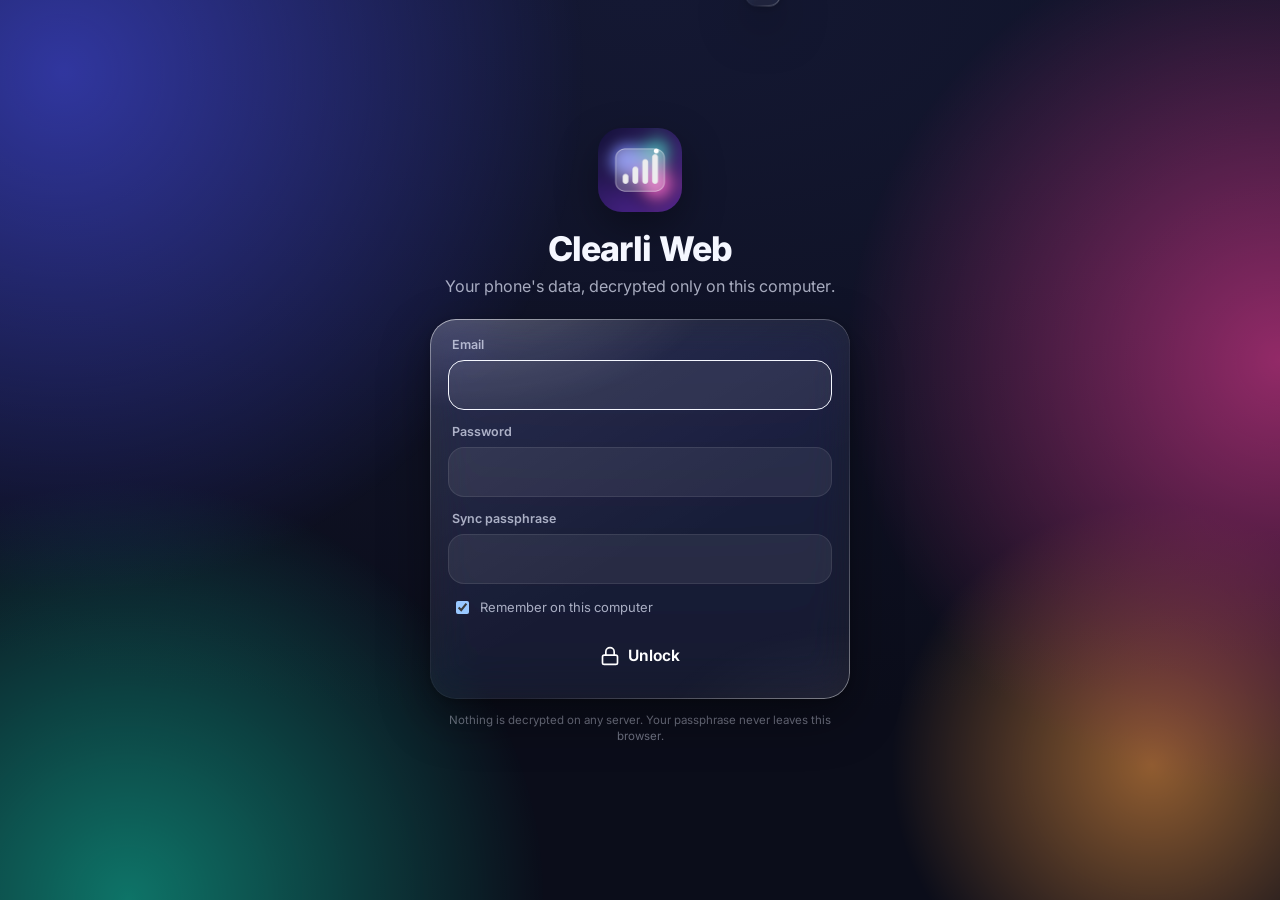
==== index.html @ 0c142a7e "Add files via upload" ====
<!doctype html>
<html lang="en">
<head>
<meta charset="utf-8">
<meta name="viewport" content="width=device-width, initial-scale=1, maximum-scale=1, user-scalable=no, viewport-fit=cover">
<meta http-equiv="Content-Security-Policy" content="default-src 'self'; script-src 'self'; style-src 'self' 'unsafe-inline'; img-src 'self' data: blob:; font-src 'self'; connect-src https://identitytoolkit.googleapis.com https://securetoken.googleapis.com https://firestore.googleapis.com; frame-src 'none'; object-src 'none'; base-uri 'self'; form-action 'none'">
<meta name="referrer" content="no-referrer">
<meta name="theme-color" content="#0B0D1A">
<link rel="icon" href="icon.png">
<link rel="manifest" href="manifest.webmanifest">
<title>Clearli Web</title>
<link rel="stylesheet" href="css/app.css">
<link rel="stylesheet" href="web.css">
</head>
<body data-theme="glass-dark">
<div id="bg"><i class="b1"></i><i class="b2"></i><i class="b3"></i><i class="b4"></i></div>
<div id="app">
  <header id="top"></header>
  <main id="view"></main>
</div>
<nav id="tabs" class="g"></nav>
<div id="extra"></div>
<div id="scrim" data-a="closeSheet"></div>
<div id="toast" class="g"></div>
<div id="onb" class="full" style="display:none"></div>
<div id="lock" class="full" style="display:none;background:var(--bg)"></div>
<script src="js/icons.js"></script>
<script src="js/chart.js"></script>
<script src="js/util.js"></script>
<script src="web.js"></script>
<script src="js/engine.js"></script>
<script src="js/store.js"></script>
<script src="js/ui.js"></script>
<script src="js/app.js"></script>
<script src="js/screens-main.js"></script>
<script src="js/screens-reports.js"></script>
<script src="js/screens-plan.js"></script>
<script src="js/screens-more.js"></script>
<script src="js/importer.js"></script>
<script src="js/cloud.js"></script>
</body>
</html>
---- css/app.css ----
@font-face { font-family: 'Inter'; src: url('../fonts/inter.woff2') format('woff2'); font-weight: 100 900; font-display: swap; }

:root, [data-theme="glass-dark"] {
  --bg: #0B0D1A; --bg2: #141833;
  --text: #F5F7FF; --text2: rgba(232, 236, 255, .70); --text3: rgba(232, 236, 255, .46);
  --glass: rgba(255, 255, 255, .055); --glass2: rgba(255, 255, 255, .13); --glass3: rgba(255, 255, 255, .2);
  --rim1: rgba(255, 255, 255, .55); --rim2: rgba(255, 255, 255, .06); --hi: rgba(255, 255, 255, .22);
  --shadow: 0 18px 50px rgba(0, 0, 0, .38), 0 2px 8px rgba(0, 0, 0, .2);
  --fill: rgba(255, 255, 255, .07); --line: rgba(255, 255, 255, .09);
  --pos: #3DDC97; --neg: #FF6B81; --warn: #FFB547;
  --blob1: #4B53FF; --blob2: #FF3FA0; --blob3: #11C9A8; --blob4: #FF9F43; --blobA: .55;
  --sheet: rgba(22, 25, 48, .72);
  --blur: 20px;
  color-scheme: dark;
}
[data-theme="glass-light"] {
  --bg: #E9EDF8; --bg2: #F6F7FC;
  --text: #0D1124; --text2: rgba(13, 17, 36, .68); --text3: rgba(13, 17, 36, .45);
  --glass: rgba(255, 255, 255, .42); --glass2: rgba(255, 255, 255, .72); --glass3: rgba(255, 255, 255, .85);
  --rim1: rgba(255, 255, 255, .95); --rim2: rgba(255, 255, 255, .25); --hi: rgba(255, 255, 255, .9);
  --shadow: 0 16px 40px rgba(40, 50, 110, .16), 0 2px 6px rgba(40, 50, 110, .08);
  --fill: rgba(13, 17, 36, .05); --line: rgba(13, 17, 36, .08);
  --pos: #10A96B; --neg: #E5395A; --warn: #D98200;
  --blob1: #8C94FF; --blob2: #FF8CC6; --blob3: #62E3C8; --blob4: #FFC47A; --blobA: .75;
  --sheet: rgba(245, 247, 255, .8);
  color-scheme: light;
}
[data-theme="aurora"] {
  --bg: #07121A; --bg2: #0B1E2A;
  --text: #F2FFFB; --text2: rgba(225, 255, 247, .72); --text3: rgba(225, 255, 247, .46);
  --glass: rgba(255, 255, 255, .06); --glass2: rgba(255, 255, 255, .14); --glass3: rgba(255, 255, 255, .2);
  --rim1: rgba(200, 255, 240, .6); --rim2: rgba(255, 255, 255, .05); --hi: rgba(255, 255, 255, .22);
  --shadow: 0 18px 50px rgba(0, 0, 0, .4);
  --fill: rgba(255, 255, 255, .07); --line: rgba(255, 255, 255, .09);
  --pos: #4BFFB3; --neg: #FF7090; --warn: #FFD166;
  --blob1: #00D4A6; --blob2: #7A5CFF; --blob3: #00A3FF; --blob4: #C6FF4A; --blobA: .6;
  --sheet: rgba(10, 30, 38, .75);
  color-scheme: dark;
}
[data-theme="midnight"] {
  --bg: #000; --bg2: #0A0A0F;
  --text: #FFFFFF; --text2: rgba(255, 255, 255, .66); --text3: rgba(255, 255, 255, .42);
  --glass: rgba(255, 255, 255, .04); --glass2: rgba(255, 255, 255, .08); --glass3: rgba(255, 255, 255, .14);
  --rim1: rgba(255, 255, 255, .28); --rim2: rgba(255, 255, 255, .04); --hi: rgba(255, 255, 255, .12);
  --shadow: 0 10px 30px rgba(0, 0, 0, .6);
  --fill: rgba(255, 255, 255, .06); --line: rgba(255, 255, 255, .08);
  --pos: #34D399; --neg: #FB7185; --warn: #FBBF24;
  --blob1: #3B3F9E; --blob2: #6B1F4F; --blob3: #0E4F45; --blob4: #5C3A0E; --blobA: .45;
  --sheet: rgba(14, 14, 20, .86);
  color-scheme: dark;
}

* { box-sizing: border-box; -webkit-tap-highlight-color: transparent; }
html, body { margin: 0; height: 100%; background: var(--bg); color: var(--text); font-family: 'Inter', system-ui, -apple-system, Roboto, sans-serif; font-feature-settings: 'tnum' 1, 'cv11' 1; -webkit-font-smoothing: antialiased; overscroll-behavior: none; }
body { font-size: 15px; line-height: 1.35; user-select: none; -webkit-user-select: none; overflow: hidden; }
input, textarea, select, button { font: inherit; color: inherit; }
input, textarea { user-select: text; -webkit-user-select: text; }
button { background: none; border: 0; padding: 0; cursor: pointer; }
.ic { width: 20px; height: 20px; flex: none; }
.ic.sm { width: 16px; height: 16px; }
.ic.lg { width: 26px; height: 26px; }
.ic.xl { width: 34px; height: 34px; }

/* ---------- animated backdrop that the glass refracts ---------- */
/* Static, GPU-cheap backdrop: soft color fields painted as gradients (no filter, no per-frame animation) */
#bg { position: fixed; inset: 0; z-index: 0; overflow: hidden; background: radial-gradient(120% 80% at 50% 0%, var(--bg2), var(--bg)); }
#bg::before { content: ''; position: absolute; inset: 0; opacity: var(--blobA); background:
  radial-gradient(60vmax 60vmax at 5% 8%, var(--blob1), transparent 68%),
  radial-gradient(50vmax 50vmax at 100% 40%, var(--blob2), transparent 68%),
  radial-gradient(48vmax 48vmax at 10% 100%, var(--blob3), transparent 68%),
  radial-gradient(30vmax 30vmax at 90% 85%, var(--blob4), transparent 68%); }
#bg i { display: none; }
body.fx-low { --blur: 12px; }
body.fx-low .g { -webkit-backdrop-filter: none; backdrop-filter: none; background: linear-gradient(150deg, var(--glass3), var(--glass2)); }

/* ---------- Liquid glass ---------- */
.g { position: relative; background: linear-gradient(150deg, var(--glass2), var(--glass) 60%); -webkit-backdrop-filter: blur(var(--blur)) saturate(180%); backdrop-filter: blur(var(--blur)) saturate(180%); border-radius: 26px; box-shadow: inset 0 1px 0 var(--hi), var(--shadow); isolation: isolate; }
.g::after { content: ''; position: absolute; inset: 0; border-radius: inherit; padding: 1px; pointer-events: none; z-index: 2;
  background: linear-gradient(140deg, var(--rim1), var(--rim2) 32%, var(--rim2) 62%, var(--rim1)); opacity: .8;
  -webkit-mask: linear-gradient(#000 0 0) content-box, linear-gradient(#000 0 0); -webkit-mask-composite: xor; mask-composite: exclude; }
.g::before { content: ''; position: absolute; inset: 0; border-radius: inherit; pointer-events: none; z-index: -1;
  background: radial-gradient(110% 70% at 12% -12%, rgba(255, 255, 255, .20), transparent 52%), radial-gradient(80% 50% at 100% 110%, rgba(255, 255, 255, .06), transparent 60%); }
.g.flat { box-shadow: inset 0 1px 0 var(--hi); }
.g.tint { background: linear-gradient(150deg, color-mix(in srgb, var(--accent) 38%, transparent), color-mix(in srgb, var(--accent) 10%, transparent) 70%); }
.pad { padding: 18px; }
.pad-s { padding: 14px; }

/* ---------- App shell ---------- */
#app { position: fixed; inset: 0; z-index: 1; display: flex; flex-direction: column; }
#top { flex: none; display: flex; align-items: center; gap: 10px; padding: 14px 18px 8px; min-height: 60px; }
#top h1 { margin: 0; font-size: 28px; font-weight: 750; letter-spacing: -.02em; flex: 1; white-space: nowrap; overflow: hidden; text-overflow: ellipsis; }
#top .back { margin-left: -6px; }
#view { flex: 1; overflow-y: auto; overflow-x: hidden; padding: 4px 16px 120px; -webkit-overflow-scrolling: touch; scroll-behavior: smooth; }
#view > * { animation: rise .35s cubic-bezier(.2, .8, .2, 1) both; }
#view > *:nth-child(2) { animation-delay: .03s; } #view > *:nth-child(3) { animation-delay: .06s; } #view > *:nth-child(4) { animation-delay: .09s; } #view > *:nth-child(5) { animation-delay: .12s; }
@keyframes rise { from { opacity: 0; transform: translateY(10px); } }
body.fx-low #view > * { animation: none; }

.iconbtn { width: 42px; height: 42px; border-radius: 50%; display: grid; place-items: center; color: var(--text); flex: none; }
.iconbtn.g { border-radius: 50%; }
.iconbtn:active { transform: scale(.92); }

/* tab bar */
#tabs { position: fixed; z-index: 5; left: 50%; transform: translateX(-50%); bottom: 14px; width: min(94vw, 440px); height: 68px; border-radius: 34px; display: flex; align-items: center; justify-content: space-around; padding: 0 6px; }
#tabs button { position: relative; z-index: 3; flex: 1; height: 56px; display: flex; flex-direction: column; align-items: center; justify-content: center; gap: 3px; color: var(--text2); font-size: 10.5px; font-weight: 600; transition: color .25s; }
#tabs button.on { color: var(--text); }
#tabs button .ic { width: 22px; height: 22px; transition: transform .35s cubic-bezier(.3, 1.6, .5, 1); }
#tabs button.on .ic { transform: translateY(-1px) scale(1.08); color: var(--accent); }
#tabs .drop { position: absolute; z-index: 1; top: 6px; height: 56px; border-radius: 28px; background: linear-gradient(160deg, rgba(255, 255, 255, .22), rgba(255, 255, 255, .06)); box-shadow: inset 0 1px 0 rgba(255, 255, 255, .45), inset 0 -1px 0 rgba(255, 255, 255, .08), 0 4px 14px rgba(0, 0, 0, .18); transition: left .45s cubic-bezier(.3, 1.3, .4, 1), width .45s; }
[data-theme="glass-light"] #tabs .drop { background: linear-gradient(160deg, rgba(255, 255, 255, .95), rgba(255, 255, 255, .55)); }

/* ---------- typography & layout helpers ---------- */
.row { display: flex; align-items: center; gap: 10px; }
.col { display: flex; flex-direction: column; gap: 4px; }
.between { justify-content: space-between; }
.grow { flex: 1; min-width: 0; }
.wrap { flex-wrap: wrap; }
.stack > * + * { margin-top: 14px; }
.grid2 { display: grid; grid-template-columns: 1fr 1fr; gap: 12px; }
.grid3 { display: grid; grid-template-columns: repeat(3, 1fr); gap: 10px; }
.muted { color: var(--text2); }
.faint { color: var(--text3); }
.small { font-size: 13px; }
.tiny { font-size: 11.5px; }
.b { font-weight: 650; }
.center { text-align: center; }
.ell { white-space: nowrap; overflow: hidden; text-overflow: ellipsis; }
.pos { color: var(--pos); }
.neg { color: var(--neg); }
.warn { color: var(--warn); }
.h2 { font-size: 18px; font-weight: 700; letter-spacing: -.01em; margin: 0; }
.h3 { font-size: 15px; font-weight: 650; margin: 0; }
.eyebrow { font-size: 11.5px; letter-spacing: .08em; text-transform: uppercase; color: var(--text3); font-weight: 650; }
.big { font-size: 40px; font-weight: 760; letter-spacing: -.03em; line-height: 1.05; }
.mid { font-size: 24px; font-weight: 720; letter-spacing: -.02em; }
.sec { margin: 22px 4px 10px; display: flex; align-items: center; justify-content: space-between; }
.sec .h2 { font-size: 17px; }
.link { color: var(--accent); font-weight: 600; font-size: 13.5px; }
.sp { height: 14px; }
hr.sep { border: 0; height: 1px; background: var(--line); margin: 12px 0; }
body.hide-amt .amt, body.hide-amt .amt-h { filter: blur(9px); transition: filter .25s; }

/* chips / segmented */
.chips { display: flex; gap: 8px; overflow-x: auto; padding: 2px 2px 6px; scrollbar-width: none; }
.chips::-webkit-scrollbar { display: none; }
.chip { flex: none; display: inline-flex; align-items: center; gap: 6px; padding: 8px 14px; border-radius: 20px; font-size: 13px; font-weight: 600; color: var(--text2); background: var(--fill); border: 1px solid var(--line); white-space: nowrap; }
.chip.on { color: #fff; background: var(--accent); background: linear-gradient(160deg, color-mix(in srgb, var(--accent) 95%, white), var(--accent)); border-color: transparent; box-shadow: 0 6px 18px color-mix(in srgb, var(--accent) 40%, transparent), inset 0 1px 0 rgba(255, 255, 255, .45); }
.chip .ic { width: 15px; height: 15px; }
.seg { display: flex; padding: 4px; border-radius: 18px; gap: 2px; position: relative; }
.seg button { flex: 1; padding: 9px 6px; border-radius: 14px; font-size: 13px; font-weight: 650; color: var(--text2); position: relative; z-index: 1; transition: color .2s; }
.seg button.on { color: var(--text); background: linear-gradient(160deg, rgba(255, 255, 255, .24), rgba(255, 255, 255, .08)); box-shadow: inset 0 1px 0 rgba(255, 255, 255, .4), 0 3px 10px rgba(0, 0, 0, .16); }
[data-theme="glass-light"] .seg button.on { background: #fff; }

/* buttons */
.btn { display: inline-flex; align-items: center; justify-content: center; gap: 8px; height: 50px; padding: 0 22px; border-radius: 25px; font-weight: 650; font-size: 15.5px; color: var(--text); background: var(--fill); border: 1px solid var(--line); transition: transform .15s; }
.btn:active, .chip:active, .tap:active { transform: scale(.97); }
.btn.primary { color: #fff; border: 0; background: var(--accent); background: linear-gradient(170deg, color-mix(in srgb, var(--accent) 80%, white), var(--accent) 55%, color-mix(in srgb, var(--accent) 80%, black)); box-shadow: 0 10px 26px color-mix(in srgb, var(--accent) 45%, transparent), inset 0 1px 0 rgba(255, 255, 255, .55), inset 0 -2px 0 rgba(0, 0, 0, .12); }
.btn.danger { color: var(--neg); }
.btn.block { width: 100%; }
.btn.sm { height: 38px; padding: 0 14px; font-size: 13.5px; border-radius: 19px; }
.btn[disabled] { opacity: .45; }

/* list rows */
.list { border-radius: 24px; overflow: hidden; }
.item { display: flex; align-items: center; gap: 12px; padding: 12px 14px; position: relative; }
.item + .item::before { content: ''; position: absolute; top: 0; left: 64px; right: 14px; height: 1px; background: var(--line); }
.item:active { background: var(--fill); }
.item .t { font-weight: 600; font-size: 15px; }
.item .s { font-size: 12.5px; color: var(--text3); margin-top: 2px; }
.item .r { text-align: right; flex: none; }
.bubble { width: 40px; height: 40px; border-radius: 14px; display: grid; place-items: center; flex: none; position: relative; box-shadow: inset 0 1px 0 rgba(255, 255, 255, .3); }
.bubble .ic { width: 19px; height: 19px; }
.bubble.round { border-radius: 50%; }
.dayhdr { display: flex; justify-content: space-between; padding: 14px 6px 6px; font-size: 12.5px; font-weight: 650; color: var(--text3); text-transform: uppercase; letter-spacing: .05em; }
.badge { display: inline-flex; align-items: center; gap: 3px; font-size: 10.5px; font-weight: 700; padding: 2px 7px; border-radius: 8px; background: var(--fill); color: var(--text2); vertical-align: middle; }
.badge.acc { background: color-mix(in srgb, var(--accent) 22%, transparent); color: var(--accent); }
.badge.warn { background: color-mix(in srgb, var(--warn) 20%, transparent); color: var(--warn); }
.badge.neg { background: color-mix(in srgb, var(--neg) 18%, transparent); color: var(--neg); }
.badge.pos { background: color-mix(in srgb, var(--pos) 18%, transparent); color: var(--pos); }
.badge .ic { width: 11px; height: 11px; }

/* KPI tiles */
.kpi { padding: 14px 16px; border-radius: 22px; }
.kpi .v { font-size: 21px; font-weight: 730; letter-spacing: -.02em; margin-top: 4px; }
.kpi .d { font-size: 12px; font-weight: 600; margin-top: 3px; }

/* progress */
.bar { height: 8px; border-radius: 6px; background: var(--fill); overflow: hidden; position: relative; }
.bar > i { position: absolute; left: 0; top: 0; bottom: 0; border-radius: 6px; background: var(--accent); box-shadow: 0 0 12px color-mix(in srgb, var(--accent) 60%, transparent); }
.bar .pace { position: absolute; top: -3px; bottom: -3px; width: 2px; background: var(--text2); border-radius: 2px; }
.ring { position: relative; display: grid; place-items: center; }
.ring svg { transform: rotate(-90deg); }
.ring .lbl { position: absolute; font-weight: 700; font-size: 13px; }

/* charts */
.chart { position: relative; width: 100%; }
.chart canvas { width: 100% !important; }
.legend { display: flex; flex-wrap: wrap; gap: 6px 14px; margin-top: 10px; font-size: 12.5px; color: var(--text2); }
.legend i { display: inline-block; width: 9px; height: 9px; border-radius: 3px; margin-right: 6px; }

/* heatmap */
.heat { display: grid; gap: 4px; }
.heat .c { aspect-ratio: 1; border-radius: 6px; background: var(--fill); display: grid; place-items: center; font-size: 10.5px; color: var(--text3); position: relative; }
.heat .c.out { opacity: .25; }
.heat .c.today { outline: 1.5px solid var(--accent); }
.heatY { display: grid; grid-auto-flow: column; grid-template-rows: repeat(7, 1fr); gap: 2px; overflow-x: auto; }
.heatY .c { width: 9px; height: 9px; border-radius: 2px; background: var(--fill); }

/* calendar */
.cal { display: grid; grid-template-columns: repeat(7, 1fr); gap: 5px; }
.cal .h { text-align: center; font-size: 11px; color: var(--text3); font-weight: 650; padding-bottom: 4px; }
.cal .d { min-height: 62px; border-radius: 14px; padding: 5px 4px; background: var(--fill); display: flex; flex-direction: column; align-items: center; gap: 3px; font-size: 12px; font-weight: 600; position: relative; }
.cal .d.out { opacity: .3; }
.cal .d.today { background: color-mix(in srgb, var(--accent) 26%, transparent); box-shadow: inset 0 0 0 1.5px var(--accent); }
.cal .d.sel { box-shadow: inset 0 0 0 1.5px var(--text); }
.cal .dots { display: flex; gap: 2px; flex-wrap: wrap; justify-content: center; }
.cal .dots i { width: 6px; height: 6px; border-radius: 50%; }
.cal .v { font-size: 9.5px; font-weight: 700; }

/* sheets */
#scrim { position: fixed; inset: 0; z-index: 20; background: rgba(0, 0, 0, .42); opacity: 0; pointer-events: none; transition: opacity .3s; }
#scrim.on { opacity: 1; pointer-events: auto; }
.sheet { position: fixed; z-index: 21; left: 0; right: 0; bottom: 0; max-height: 92vh; display: flex; flex-direction: column; border-radius: 30px 30px 0 0; background: var(--sheet); -webkit-backdrop-filter: blur(34px) saturate(190%); backdrop-filter: blur(34px) saturate(190%); box-shadow: 0 -10px 40px rgba(0, 0, 0, .35), inset 0 1px 0 var(--hi); transform: translateY(105%); transition: transform .42s cubic-bezier(.2, .9, .2, 1); }
.sheet.on { transform: none; }
.sheet .grab { flex: none; padding: 10px 0 4px; display: grid; place-items: center; touch-action: none; }
.sheet .grab i { width: 40px; height: 5px; border-radius: 3px; background: var(--text3); }
.sheet .hd { flex: none; display: flex; align-items: center; gap: 10px; padding: 4px 18px 10px; touch-action: none; }
.sheet .hd .h2 { flex: 1; font-size: 19px; }
.sheet .bd { overflow-y: auto; padding: 4px 18px 28px; }
.sheet .ft { flex: none; padding: 10px 18px 20px; display: flex; gap: 10px; }

/* forms */
.field { display: block; margin-bottom: 14px; }
.field > span { display: block; font-size: 12.5px; color: var(--text2); font-weight: 600; margin: 0 4px 6px; }
.inp { width: 100%; height: 50px; border-radius: 16px; padding: 0 16px; background: var(--fill); border: 1px solid var(--line); outline: none; font-size: 16px; }
textarea.inp { height: auto; min-height: 96px; padding: 14px 16px; resize: vertical; line-height: 1.4; }
.inp:focus { border-color: var(--accent); box-shadow: 0 0 0 3px color-mix(in srgb, var(--accent) 25%, transparent); }
select.inp { appearance: none; -webkit-appearance: none; }
.search { display: flex; align-items: center; gap: 10px; height: 48px; padding: 0 16px; border-radius: 24px; }
.search input { flex: 1; background: none; border: 0; outline: none; font-size: 16px; height: 100%; }
.toggle { width: 52px; height: 32px; border-radius: 16px; background: var(--fill); border: 1px solid var(--line); position: relative; flex: none; transition: background .25s; }
.toggle::after { content: ''; position: absolute; top: 2px; left: 2px; width: 26px; height: 26px; border-radius: 50%; background: #fff; box-shadow: 0 2px 6px rgba(0, 0, 0, .25); transition: transform .3s cubic-bezier(.3, 1.4, .5, 1); }
.toggle.on { background: var(--pos); border-color: transparent; }
.toggle.on::after { transform: translateX(20px); }
.check { width: 24px; height: 24px; border-radius: 8px; border: 2px solid var(--text3); display: grid; place-items: center; flex: none; }
.check.on { background: var(--accent); border-color: var(--accent); color: #fff; }
.check .ic { width: 14px; height: 14px; stroke-width: 3; }
.swatches { display: flex; flex-wrap: wrap; gap: 10px; }
.swatch { width: 34px; height: 34px; border-radius: 50%; box-shadow: inset 0 1px 0 rgba(255, 255, 255, .4); }
.swatch.on { outline: 3px solid var(--text); outline-offset: 2px; }
.icongrid { display: grid; grid-template-columns: repeat(7, 1fr); gap: 8px; }
.icongrid button { aspect-ratio: 1; border-radius: 12px; display: grid; place-items: center; background: var(--fill); }
.icongrid button.on { background: var(--accent); color: #fff; }
.slider { width: 100%; accent-color: var(--accent); }

/* toast */
#toast { position: fixed; z-index: 40; left: 50%; top: 16px; transform: translate(-50%, -140%); transition: transform .4s cubic-bezier(.3, 1.3, .4, 1); padding: 12px 18px; border-radius: 22px; font-weight: 600; font-size: 14px; max-width: 90vw; display: flex; gap: 8px; align-items: center; }
#toast.on { transform: translate(-50%, 0); }

/* onboarding & lock */
.full { position: fixed; inset: 0; z-index: 30; overflow-y: auto; padding: 24px 20px 40px; display: flex; flex-direction: column; }
.full .inner { max-width: 480px; width: 100%; margin: auto; }
.logo { width: 84px; height: 84px; border-radius: 26px; display: grid; place-items: center; margin: 0 auto 18px; }
.logo img { width: 84px; height: 84px; border-radius: 24px; box-shadow: 0 16px 40px rgba(0, 0, 0, .35); }
.hero-t { font-size: 34px; font-weight: 800; letter-spacing: -.03em; text-align: center; margin: 0 0 8px; line-height: 1.1; }
.hero-s { text-align: center; color: var(--text2); margin: 0 0 22px; font-size: 16px; }
.feat { display: flex; gap: 14px; align-items: flex-start; padding: 12px 4px; }
.feat .bubble { width: 42px; height: 42px; }
.steps { counter-reset: s; }
.steps li { list-style: none; position: relative; padding: 8px 0 8px 40px; }
.steps li::before { counter-increment: s; content: counter(s); position: absolute; left: 0; top: 6px; width: 28px; height: 28px; border-radius: 50%; display: grid; place-items: center; background: var(--accent); color: #fff; font-weight: 700; font-size: 13px; }
.dots-nav { display: flex; justify-content: center; gap: 6px; margin: 18px 0; }
.dots-nav i { width: 7px; height: 7px; border-radius: 4px; background: var(--text3); transition: width .3s; }
.dots-nav i.on { width: 22px; background: var(--accent); }
.spin { width: 22px; height: 22px; border: 3px solid var(--fill); border-top-color: var(--accent); border-radius: 50%; animation: sp 0.8s linear infinite; }
@keyframes sp { to { transform: rotate(360deg); } }
.empty { text-align: center; padding: 40px 20px; color: var(--text2); }
.empty .ic { width: 42px; height: 42px; color: var(--text3); margin-bottom: 10px; }

body.onb #tabs, body.onb #extra { display: none; }
.logo .bubble { width: 84px; height: 84px; border-radius: 26px; }
.logo .bubble .ic { width: 38px; height: 38px; }
/* home hero */
.hero { padding: 22px 20px 16px; }
.hero .sub { display: flex; gap: 8px; margin-top: 14px; flex-wrap: wrap; }
.pill { display: inline-flex; align-items: center; gap: 6px; padding: 6px 11px; border-radius: 14px; background: var(--fill); font-size: 12.5px; font-weight: 600; color: var(--text2); }
.acctcards { display: flex; gap: 12px; overflow-x: auto; padding: 4px 2px 10px; margin: 0 -16px; padding-left: 16px; padding-right: 16px; scrollbar-width: none; scroll-snap-type: x mandatory; }
.acctcards::-webkit-scrollbar { display: none; }
.acard { flex: none; width: 176px; padding: 14px 16px; scroll-snap-align: start; }
.acard .bank { font-size: 11.5px; color: var(--text3); font-weight: 650; text-transform: uppercase; letter-spacing: .05em; }
.acard .nm { font-size: 13.5px; font-weight: 600; margin: 2px 0 10px; }
.acard .bl { font-size: 20px; font-weight: 730; letter-spacing: -.02em; }
.insight { padding: 16px; }
.insight .bubble { width: 38px; height: 38px; border-radius: 12px; }
.save-tag { font-size: 12px; font-weight: 700; color: var(--pos); }
.spark { height: 46px; margin-top: 10px; }
.selbar { position: fixed; z-index: 6; left: 50%; transform: translateX(-50%); bottom: 94px; width: min(92vw, 420px); padding: 10px 12px; border-radius: 24px; display: flex; gap: 8px; align-items: center; }
.fab { position: fixed; z-index: 6; right: 20px; bottom: 96px; width: 56px; height: 56px; border-radius: 50%; display: grid; place-items: center; color: #fff; }
---- web.css ----
/* Clearli Web — desktop layout on top of the shared app styles */
body { user-select: text; -webkit-user-select: text; }
.tap, button, .chip { cursor: pointer; }
@media (hover: hover) {
  .item.tap:hover { background: var(--fill); }
  .g.tap:hover { filter: brightness(1.06); }
}
@media (min-width: 900px) {
  #tabs { left: 18px; top: 18px; bottom: 18px; transform: none; width: 210px; height: auto; flex-direction: column; justify-content: flex-start; align-items: stretch; padding: 70px 10px 10px; border-radius: 30px; gap: 4px; }
  #tabs::before { content: 'Clearli'; position: absolute; top: 22px; left: 24px; font-weight: 800; font-size: 22px; letter-spacing: -.02em; color: var(--text); }
  #tabs button { flex: none; height: 48px; flex-direction: row; justify-content: flex-start; gap: 12px; padding: 0 16px; font-size: 14.5px; }
  #tabs .drop { left: 10px !important; width: calc(100% - 20px) !important; border-radius: 16px; }
  #app { left: 246px; }
  #top { padding: 22px 28px 10px; max-width: 1560px; }
  #view { padding: 6px 28px 60px; }
  #view { column-count: 2; column-gap: 18px; max-width: 1560px; }
  #view > * { break-inside: avoid; margin-bottom: 14px; }
  #view > .sec { break-after: avoid; margin-top: 10px; }
  #view > .seg, #view > .chips, #view > .search, #view > .grid2, #view > #webStatus, #view > .g.row:has(> .iconbtn), #view > .g.hero, #view > .g.tint, #view > .sp, #view > #actList, #view > .dayhdr { column-span: all; }
  #view > .sp { display: none; }
  #actList { column-count: 2; column-gap: 18px; }
  #actList > * { break-inside: avoid; }
  .sheet { left: calc(50% - 330px + 123px); right: auto; width: 660px; bottom: 3vh; max-height: 94vh; border-radius: 30px; }
  .sheet .grab { display: none; }
  .selbar { left: calc(50% + 123px); bottom: 24px; }
  .fab { bottom: 30px; right: 36px; }
  #toast { left: calc(50% + 123px); }
  .acctcards { margin: 0; padding-left: 0; padding-right: 0; flex-wrap: wrap; }
  .hero .big { font-size: 48px; }
}
@media (min-width: 1500px) {
  #view { column-count: 3; }
  #actList { column-count: 3; }
}
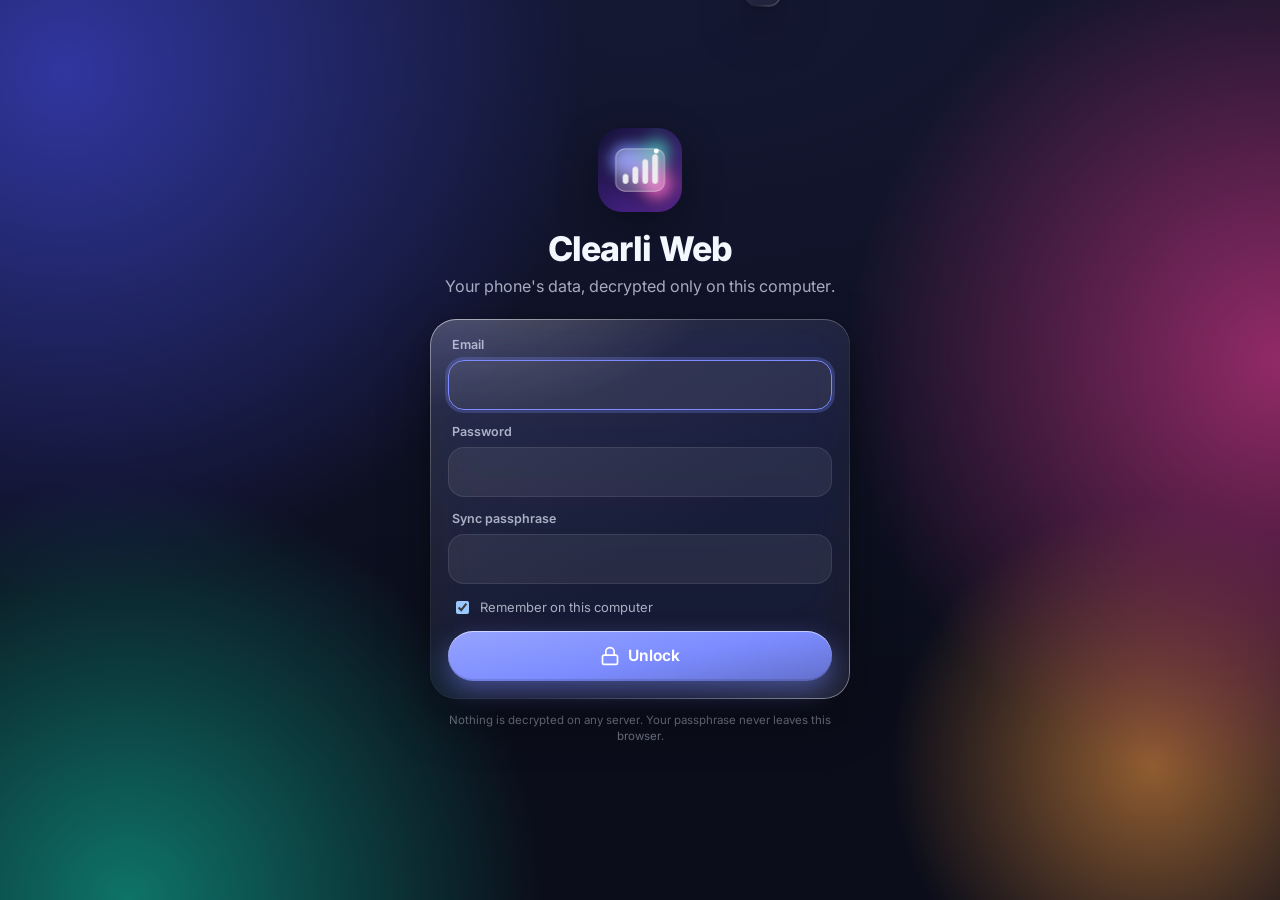
==== commit 09a383fb: "Add files via upload" ====
--- a/index.html
+++ b/index.html
@@ -28,6 +28,8 @@
 <script src="js/chart.js"></script>
 <script src="js/util.js"></script>
 <script src="web.js"></script>
+<script src="js/merchants.js"></script>
+<script src="js/classify.js"></script>
 <script src="js/engine.js"></script>
 <script src="js/store.js"></script>
 <script src="js/ui.js"></script>
--- a/css/app.css
+++ b/css/app.css
@@ -1,5 +1,6 @@
 @font-face { font-family: 'Inter'; src: url('../fonts/inter.woff2') format('woff2'); font-weight: 100 900; font-display: swap; }
 
+:root { --accent: #7C8CFF; }
 :root, [data-theme="glass-dark"] {
   --bg: #0B0D1A; --bg2: #141833;
   --text: #F5F7FF; --text2: rgba(232, 236, 255, .70); --text3: rgba(232, 236, 255, .46);
@@ -296,3 +297,6 @@
 .spark { height: 46px; margin-top: 10px; }
 .selbar { position: fixed; z-index: 6; left: 50%; transform: translateX(-50%); bottom: 94px; width: min(92vw, 420px); padding: 10px 12px; border-radius: 24px; display: flex; gap: 8px; align-items: center; }
 .fab { position: fixed; z-index: 6; right: 20px; bottom: 96px; width: 56px; height: 56px; border-radius: 50%; display: grid; place-items: center; color: #fff; }
+.asof { display: inline-flex; align-items: center; gap: 3px; font-size: 10.5px; font-weight: 600; white-space: nowrap; text-transform: none; letter-spacing: 0; vertical-align: middle; }
+.asof .ic { width: 11px; height: 11px; }
+.sec .h2 .asof { font-size: 11.5px; margin-left: 6px; }
--- a/web.css
+++ b/web.css
@@ -7,19 +7,18 @@
 }
 @media (min-width: 900px) {
   #tabs { left: 18px; top: 18px; bottom: 18px; transform: none; width: 210px; height: auto; flex-direction: column; justify-content: flex-start; align-items: stretch; padding: 70px 10px 10px; border-radius: 30px; gap: 4px; }
-  #tabs::before { content: 'Clearli'; position: absolute; top: 22px; left: 24px; font-weight: 800; font-size: 22px; letter-spacing: -.02em; color: var(--text); }
+  #tabs::before { content: 'Clearli'; inset: auto; top: 22px; left: 24px; right: auto; bottom: auto; background: none; z-index: 3; font-weight: 800; font-size: 22px; letter-spacing: -.02em; color: var(--text); }
   #tabs button { flex: none; height: 48px; flex-direction: row; justify-content: flex-start; gap: 12px; padding: 0 16px; font-size: 14.5px; }
   #tabs .drop { left: 10px !important; width: calc(100% - 20px) !important; border-radius: 16px; }
   #app { left: 246px; }
   #top { padding: 22px 28px 10px; max-width: 1560px; }
   #view { padding: 6px 28px 60px; }
-  #view { column-count: 2; column-gap: 18px; max-width: 1560px; }
-  #view > * { break-inside: avoid; margin-bottom: 14px; }
-  #view > .sec { break-after: avoid; margin-top: 10px; }
-  #view > .seg, #view > .chips, #view > .search, #view > .grid2, #view > #webStatus, #view > .g.row:has(> .iconbtn), #view > .g.hero, #view > .g.tint, #view > .sp, #view > #actList, #view > .dayhdr { column-span: all; }
+  /* grid (not CSS columns: backdrop-filter inside multi-column layouts renders as solid blocks in Chrome) */
+  #view { display: grid; grid-template-columns: repeat(2, minmax(0, 1fr)); grid-auto-rows: max-content; gap: 14px 18px; align-content: start; align-items: start; max-width: 1560px; }
+  #view > * { margin: 0 !important; min-width: 0; }
+  #view > .sec { grid-column: 1 / -1; margin-top: 12px !important; }
+  #view > .seg, #view > .chips, #view > .search, #view > #webStatus, #view > .g.row:has(> .iconbtn), #view > .g.hero, #view > .g.tint, #view > #actList, #view > .dayhdr, #view > .acctcards, #view > .grid2:has(.kpi), #view > .grid3, #view > p, #view > .g:has(> .empty), #view > .g:has(.cal), #view > .list { grid-column: 1 / -1; }
   #view > .sp { display: none; }
-  #actList { column-count: 2; column-gap: 18px; }
-  #actList > * { break-inside: avoid; }
   .sheet { left: calc(50% - 330px + 123px); right: auto; width: 660px; bottom: 3vh; max-height: 94vh; border-radius: 30px; }
   .sheet .grab { display: none; }
   .selbar { left: calc(50% + 123px); bottom: 24px; }
@@ -29,6 +28,5 @@
   .hero .big { font-size: 48px; }
 }
 @media (min-width: 1500px) {
-  #view { column-count: 3; }
-  #actList { column-count: 3; }
+  #view { grid-template-columns: repeat(3, minmax(0, 1fr)); }
 }
